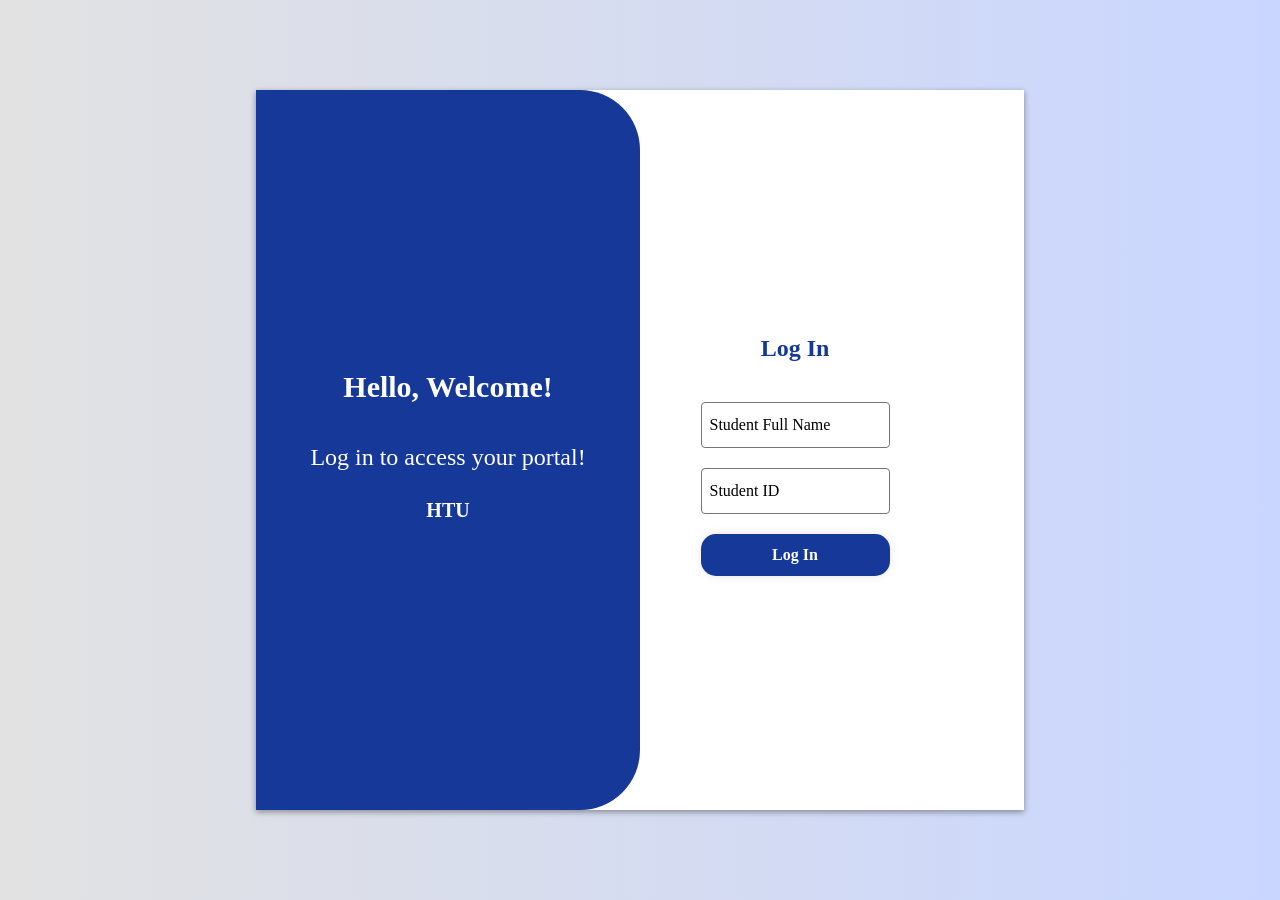
==== index.html @ 402e4465 "Initial commit: HTU Student Portal" ====
<!DOCTYPE html>
<html lang="en">
<head>
    <meta charset="UTF-8">
    <meta name="viewport" content="width=device-width, initial-scale=1.0">
    <meta name="description" content="A student portal for accessing courses, student information, and academic resources.">
    <meta name="author" content="Godswill Akaba">
    <title>HTU Student Portal | Login Page</title>

    <meta property="og:title" content="HTU Student Portal | Login Page">
    <meta property="og:url" content="">
    <meta property="og:image" content="">
    <meta property="og:description" content="A student portal for accessing courses, student information, and academic resources.">

    <link rel="icon" href="images/favicon.ico">

    <link rel="stylesheet" href="styles/small_screen.css">
    <link rel="stylesheet" href="styles/large_screen.css">

    <link href='https://unpkg.com/boxicons@2.1.4/css/boxicons.min.css' rel='stylesheet'>
    <link rel="preconnect" href="https://fonts.googleapis.com">
    <link rel="preconnect" href="https://fonts.gstatic.com" crossorigin>
    <link href="https://fonts.googleapis.com/css2?family=Poppins:wght@400;500;600&display=swap" rel="stylesheet">

    <script type="module" src="script/login.js"></script>
    <script src="script/navigation.js" defer></script>
</head>

<body class="bdy">
    <div class="login-container">
        <div class="welcome">
            <h1>Hello, Welcome!</h1>
            <p>Log in to access your portal!</p>
            <div class="school-bagde">HTU</div>
        </div>

        <form id="loginForm">
            <h2>Log In</h2>
                <div class="form">
                    <input type="text" 
                    id="studentName"
                    placeholder="Student Full Name" 
                    required>
                </div>
                <div class="form" >
                    <input type="text"
                    id="studentId"
                    placeholder="Student ID" 
                    required>
                    <!--a href="dashboard.html" class="btn">Log In</a-->
                    <button type="submit" class="btn">Log In</button>
                </div> 
                <p id="logInMessage"></p>   
        </form>

    </div>
   
</body>
</html>
---- styles/small_screen.css ----
* { 
    font-family: 'Times New Roman', Times, serif;
    margin: 0;
    padding: 0;
    box-sizing: border-box; 
}

.bdy {
    background: linear-gradient(90deg, #e2e2e2, #c9d6ff);
    min-height: 100vh;
    display: flex;
    flex-direction: column;
    justify-content: center;
    align-items: center;    
}

.login-container {
    background: #fff;
    box-shadow: 0 2px 6px rgba(9, 9, 9, 0.4);
    height: 80vh;
    width: 100%;
    overflow: hidden;
}


.welcome {
    background: #153899;
    height: 50%;
    border-radius: 0 0 60px 60px;
    display: flex;
    flex-direction: column;
    justify-content: center;
    align-items: center;
    color: #fff;
}

.welcome h1 {
    font-size: 28px;
    font-weight: 700;
    padding-bottom: 40px;
}

.welcome p {
    font-size: 16px;
    font-weight: bolder;
    padding-bottom: 20px;
}

.school-bagde {
    display: inline-block;
    /*border: 1px solid #fff;*/
    padding: 8px 30px;
    font-size: 20px;
    font-weight: 800;
}

.login {
    background: #fff;
    height: 60%;
    display: flex;
    flex-direction: column;
}

h2 {
    color: #153899;
    padding-top: 30px;
    padding-bottom: 40px;
    font-family: 20px;
    font-weight: bolder;
    text-align: center;
}

.form {
    width: 100%;
    display: flex;
    flex-direction: column;
    align-items: center;
    margin-bottom: 20px;
    
}

.form input {
    width: 90%;
    outline: none;
    padding: 13px 8px;
    border-radius: 4px;
    font-size: 16px;
    border: 1px solid #767474;
}


.form input::placeholder{
    color: black;
    font-weight: 400;
}

.btn {
    width: 90%;
    margin-top: 20px;
    padding: 12px;
    border-radius: 15px;
    background: #153899;
    box-shadow: 0 0 10px rgba(0, 0, 0, .1);
    border: none;
    color: #fff;
    font-weight: 600;
    font-size: 16px;
    cursor: pointer;
    text-align: center;
    text-decoration: none;
}

#loginForm p {
    color: #8a0000;
    text-align: center;
}

/* Dashboard Page */

/* .nav {
    background: #153899;
    display: flex;
    align-items: center;
    color: #fff;
    position: relative;
    width: 100%;
    height: auto;
}

.nav-button {
    font-size: 32px;
    background: none;
    border: none;
    color: #fff;
    padding-left: 10px;
}

.nav a.active {
    background: #fff;
    color: #03133d;
}


.hello-message p {
    font-size: 16px;
    font-weight: bolder;
    margin-left: 18px;
    padding-right: 40px;
}

.nav-logo span {
    font-size: 24px;
    font-weight: 700;
    padding: 5px 10px;
    display: block;
}
.nav-menu ul {
    margin: 0;
    padding: 0;
}

.nav-menu ul li {
    list-style: none;  
}

.nav-menu a {
    display: block;
    padding: 12px 20px;
    text-decoration: none;
    color: #153899;
    text-align: left;
    cursor: pointer;
}

.nav-menu {
    display: none;
}

.nav-menu.show {
    background: #fafafc;
    display: block;
    position: absolute;
    top: 100%;
    left: 0;
    max-width: 100%;
    box-sizing: border-box;
    z-index: 1000;
} */


.sidebar {
    position: fixed;
    top: 0;
    left: 0;
    width: 250px;
    height: 100vh;
    background-color: #153899;
    color: #ffffff;
    padding: 20px 15px;
    overflow-y: auto;
    z-index: 1000;
    transform: translateX(-100%); 
    transition: transform 0.3s ease;
 
}

.sidebar.show {
    transform: translateX(0);
}


.sidebar-header {
    margin-bottom: 30px;
    text-align: center;
}

.sidebar-header h2 {
    font-size: 28px;
    font-weight: 600;
    color: #fff;
    text-align: center;
    padding-bottom: 10px;
    padding-top: 50px;
}

.sidebar-nav ul {
    list-style: none;
    padding: 0;
    margin: 0;
}

.sidebar-nav li {
    margin-bottom: 10px;
}

.sidebar-nav a {
    display: flex;
    align-items: center;
    gap: 12px;
    padding: 12px;
    color: #ffffff;
    text-decoration: none;
    border-radius: 8px;
}

.sidebar-nav a i {
    font-size: 22px;
}

.sidebar-nav a:hover,
.sidebar-nav a.active {
    background-color: #ffffff;
    color: #153899;
}


.nav-button {
    position: fixed;
    top: 15px;
    left: 15px;
    z-index: 1001;
    font-size: 32px;
    background: #153899;
    border: none;
    color: #ffffff;
    padding: 5px 8px;
    border-radius: 5px;
    cursor: pointer;
}

.nav-button i {
    font-size: 32px;
    display: block;
    line-height: 1;
}




/*Student Bar*/
.student-bar {
    background: #fff;
    border-radius: 5px;
}


.student-info {
    display: flex;
    flex-direction: column;
    justify-content: center;
    padding-left: 20px;
    background: #1a4fba;
    margin: 5px 10px;
    border-radius: 10px;
    padding: 20px 30px;
    color: #fff;
    gap: 20px;
    max-width: 95%;
    /*overflow-x: hidden;*/
}

.student-info h1 {
    font-size: 28px;
    text-align: right;
}

.student-info p {
    font-size: 16px;
    line-height: 1.4;
}

.register {
    display: inline-block;
    text-decoration: none;
    background: #f4f7fb;
    color: black;
    padding: 10px 30px; 
    margin: 10px 0;
    border-radius: 30px;
    cursor: pointer;
}

.register:hover {
    color: #fff;
    background: #6892e4;
}

/************************************************************/
.dashboard-layout {
    max-width: 95%;   
    margin: 20px auto;
}

.student-profile {
    display: flex;
    flex-direction: column;
    justify-content: center;
    background: #f4f7fb;
    border-radius: 10px;
    gap: 20px;
    text-align: center;
    padding: 30px;
    margin: 20px;
    box-sizing: border-box;
}

.student-photo img {
    max-width: 150px;
    border-radius: 50%;   
}

.student-photo p{
    text-align: center;
}

.line {
    border: none;
    height: 2px;
    background: linear-gradient(to right, #7f9ae3, #9fb3ef);
    margin: 5px 0;
    border-radius: 5px;
}

.student-photo p {
    font-size: 16px;
    font-weight: bold;
    color: rgb(86, 85, 85);
    font-family: 'Segoe UI', Tahoma, Geneva, Verdana, sans-serif;
}

.student-photo p span {
    font-size: 18px;
    color: black;
    font-weight: 800;
    font-family: 'Segoe UI', Tahoma, Geneva, Verdana, sans-serif;
}

.student-details-card p{
    font-size: 16px;
    font-weight: bold;
    font-family: 'Segoe UI', Tahoma, Geneva, Verdana, sans-serif;
    color: rgb(86, 85, 85);
}

/* Dashboard Cards */
.dashboard-cards {
    display: flex;
    flex-direction: column;
    justify-content: center;
    align-items: center;
    background-color: #f4f7fb;
    border-radius: 5px;
    margin: 5px 10px;
    overflow: hidden;
    padding: 10px 10px;
    row-gap: 30px;
    
}
.dashboard-card {
    background: #fff;
    border-radius: 5px;
    display: flex;
    flex-direction: column;
    padding: 20px 20px;
    width: 100%;
    height: auto;
    box-shadow: 0 4px 10px rgba(0, 0, 0, 0.1);
}

.dashboard-card h2 {
    font-family:'Times New Roman', Times, serif;/*'Segoe UI', Tahoma, Geneva, Verdana, sans-serif;*/
    padding-bottom: 15px;
    padding-top: 5px;
    font-size: 18px;

}

.dashboard-card p {
    font-family: 'Segoe UI', Tahoma, Geneva, Verdana, sans-serif;
    font-size: 16px;
}

.assignment-item {
    display: flex;
    flex-direction: column;
    align-items: flex-start;
    gap: 8px;
    text-align: left;
}

.assignment-header {
    display: flex;
    justify-content: space-between;
    align-items: flex-start;
    width: 100%;
}

.assignment-status {
    background-color: #fff3d6;
    color: #946200;
    padding: 5px 10px;
    border-radius: 10px;
    font-size: 0.8rem;
    font-weight: 600;
    white-space: nowrap;
}

.view-assignment-btn {
    align-self: flex-end;
    border: none;
    background: #153899;
    color: #fff;
    padding: 10px 10px;
    font-weight: 600;
    border-radius: 10px;
    cursor: pointer;
}
.view-assignment-btn:hover {
    background: #102b75;
}


#assignmentModal {
    position: fixed;
    inset: 0;
    margin: auto;
    width: 90%;
    max-width: 650px;
    max-height: 90vh;
    padding: 5px 10px;
    border: none;
    border-radius: 16px;
    background-color: #ffffff;
    color: #202938;
    box-shadow: 0 15px 40px rgba(0, 0, 0, 0.2);
    overflow: auto;
}

#assignmentModal::backdrop {
    background-color: rgba(15, 23, 42, 0.6);
    backdrop-filter: blur(3px);
}

.assignment-modal-content {
    padding: 18px;
}

#closeAssignmentModal {
    display: block;
    margin-left: auto;
    width: 40px;
    height: 40px;
    border: none;
    border-radius: 6px;
    background-color: red;
    color: #fff;
    font-size: 2rem;
    font-weight: 800;
    cursor: pointer;
    transition: background-color 0.2s ease;
}

#closeAssignmentModal:hover {
    background-color: #e2e8f0;
}

/* Assignment Title */
#modalAssignmentTitle {
    margin: 12px 0;
    color: #153899;
    font-size: 1.5rem;
    line-height: 1.4;
}

#modalAssignmentDueDate {
    margin: 16px 0;
    color: #da085c;
    font-size: 0.9rem;
    font-weight: 600;
}

/* Submission Note */
.assignmentNote {
    margin: 20px 0;
    padding: 14px 16px;
    background-color: #eff6ff;
    border-left: 4px solid #153899;
    border-radius: 6px;
    color: #334155;
    font-size: 0.9rem;
    line-height: 1.6;
}

/* Mark as Done Button */
#markAsDone {
    width: 100%;
    padding: 13px 18px;
    border: none;
    border-radius: 8px;
    background-color: #153899;
    color: #ffffff;
    font-size: 1rem;
    font-weight: 600;
    cursor: pointer;
    transition: background-color 0.2s ease;
}

#markAsDone:hover {
    background-color: #102b75;
}


#modalAssignmentDescription {
    white-space: pre-line;
    line-height: 1.7;
    text-align: left;
}


/* Register Page */

.course-table-container {
    display: flex;
    flex-direction: column;
    justify-content: center;
    align-items: center;
    background: #f4f7fb;
    border-radius: 10px;
    width: 95%;
    padding-bottom: 30px;
    margin: 0 auto;
}


.course-table {
    width: 90%;
    border-collapse: collapse;
    margin: 20px auto;
    background-color: #fff;
}

.course-table thead {
    background-color: #153899;
    color: #fff;
}

.course-table th {
    padding: 14px 16px;
    text-align: left;
    font-weight: 600;
}

.course-table td {
    padding: 14px 16px;
    border-bottom: 1px solid #e2e6ef;
    text-align: left;
    color: #333;
}

#registerAllCourses {
    background-color: #153899;
    border-radius: 10px;
    border: none;
    color: #fff;
    font-weight: 600;
    padding: 10px 5px;
    cursor: pointer;
    width: 90%;
    align-self: center;

}

#registerAllCourses:hover {
    background: #102b75;
}

#registrationMessage {
    text-align: center;
    /*color: #1c5f20;
    color: #153899;*/
    margin: 30px;
    background: #ffffff;
    padding: 20px 30px;
    border-radius: 10px;
}
#registrationMessage:empty {
    display: none;
}

/*courses Page */


/* Container for all courses */
#courses-table {
    width: 90%;
    margin: 20px auto;
}

/* Individual course card */
.course-card {
    margin-bottom: 24px;
    background-color: #fff;
    /* border-radius: 12px; */
    box-shadow: 0 0 10px rgba(9, 2, 2, 0.301);
    overflow: hidden;
}

/* Course heading */
.course-main-row {
    background-color: #153899;
    color: #fff;
    padding: 18px 20px;
}

.course-main-row h3 {
    margin: 0 0 8px;
}

.course-main-row p {
    margin: 0;
}

/* Description, outcomes, and milestones */
.course-detail-row {
    padding: 16px 20px;
    background-color: #f8f9fc;
    color: #333;
    line-height: 1.6;
    border-bottom: 1px solid #e5e7eb;
}

.course-detail-row h4 {
    margin: 0 0 8px;
}

.course-detail-row p,
.course-detail-row ul {
    margin-top: 0;
    margin-bottom: 0;
}

.course-detail-row ul {
    padding-left: 22px;
}

/* Remove the line below the final section */
.course-detail-row:last-child {
    border-bottom: none;
}


/*Result Page*/
.result-container {
    min-width: 0;
    /* padding: 20px; */
    margin: 15px 15px;
    background-color: #f0f4fd;
    box-shadow: 0 2px 8px rgba(0, 0, 0, 0.08);
}
/* .result-heading {
    background: #1a4fba;
    width: 100%;
    border-radius: 20px;
} */


.result-heading h3 {
    padding: 10px 20px;
    margin-bottom: 20px;
    color: #153899;
    font-size: 1.2rem;

}

.result-heading-content {
    display: grid;
    grid-template-columns: repeat(2, minmax(0, 1fr));
    gap: 15px;
    /* background: #f0f4fd; */
    padding: 10px 15px;
    padding-bottom: 30px;
    
}


.gpa-card {
    display: flex;
    align-items: center;
    gap: 20px;
    min-width: 0;
    padding: 18px 14px;
    background-color: #fff;
    border-radius: 8px;
    box-shadow: 0 0 10px rgb(174, 205, 237) ;
}

.gpa-card > i {
    font-size: 18px;
    color: #fff;
    flex-shrink: 0;
    background: #1a4fba;
    padding: 7px;
    border-radius: 7px;
    
}

.gpa-card-info {
    display: flex;
    flex-direction: column;
    gap: 8px;
    min-width: 0;
}

.gpa-card-info h4 {
    margin: 0;
    color: #555555;
    font-size: 18px;
    font-weight: 600;
}

.gpa-card-info p {
    margin: 0;
    color: #153899;
    font-size: 16px;
    font-weight: 700;
}


/* Results Table */
.result-table-container {
    width: 100%;
    margin-top: 25px;
    overflow-x: auto;
    border-radius: 8px;
}

.result-table {
    width: 100%;
    min-width: 600px;
    border-collapse: collapse;
    background-color: #ffffff;
}

.result-table th,
.result-table td {
    padding: 14px 12px;
    text-align: left;
    border-bottom: 1px solid #e5e7eb;
    font-size: 0.9rem;
}

.result-table thead {
    background-color: #153899;
    color: #ffffff;
}

.result-table thead th {
    font-weight: 600;
    white-space: nowrap;
}

.result-table tbody tr:nth-child(even) {
    background-color: #f4f6fc;
}

.result-table tbody tr:hover {
    background-color: #e8edff;
}

.result-table tfoot {
    background-color: #eef1fb;
    color: #153899;
    font-weight: 700;
}

.result-table tfoot th,
.result-table tfoot td {
    border-top: 2px solid #153899;
    border-bottom: none;
}



/* Finance Card////////////////////////////////////////////////////////////////////////////////////////////// */
.dashboard-card .card-info {
    display: flex;
    flex-direction: column;
    gap: 14px;
}

.dashboard-card .card-info p {
    display: flex;
    justify-content: space-between;
    align-items: center;
    gap: 12px;
    margin: 0;
    padding-bottom: 10px;
    border-bottom: 1px solid #e5e7eb;
    /* color: #153899; */
    font-size: 0.9rem;
    font-weight: 600;
}

.dashboard-card .card-info p span:first-child {
    color: #555555;
    font-weight: 500;
}



/* Amount Paid */
.dashboard-card .card-info .amount-paid span:last-child {
    color: #153899;
}

/* Outstanding Balance */
.dashboard-card .card-info .fee-balance {
    padding: 10px;
    background-color: #fee1e1;
    border-radius: 6px;
    border-bottom: none;
}

.dashboard-card .card-info .fee-balance span {
    color: #6a1010;
}


/* Amount Paid */
.dashboard-card .card-info .amount-paid {
    padding: 10px;
    background-color: #e0eaff;
    border-radius: 6px;
    border-bottom: none;
}
/* //////////////////////////////////////////////////////////////////When i click finance on the dashboard */
#finance {
    scroll-margin-top: 20px;
    transition: background-color 0.3s ease,
                box-shadow 0.3s ease;
}

#finance:target {
    box-shadow: 0 0 10px #153899;
}

/* Today's Classes */
#todaysClasses {
    display: flex;
    flex-direction: column;
    gap: 15px;
}

#todaysClasses > p:first-child {
    color: #153899;
    font-weight: 600;
    font-size: 1rem;
}

.class-item {
    padding: 12px;
    background-color: #f5f7ff;
    border-radius: 6px;
    display: flex;
    flex-direction: column;
    gap: 8px;
}

.class-item p {
    margin: 0;
    font-size: 0.9rem;
}

.class-item p:first-child {
    color: #153899;
    font-weight: 600;
}

.class-item p:nth-child(2) {
    color: #333;
}

.class-item p:nth-child(3) {
    color: #3d3d3d;
}

/* Click Timetable */
#todaysClass {
    scroll-margin-top: 20px;
    transition: background-color 0.3s ease,
                box-shadow 0.3s ease;
}

#todaysClass:target {
    box-shadow: 0 0 10px #153899;
}


/* Click Assignment */
#assignment {
    scroll-margin-top: 20px;
    transition: background-color 0.3s ease,
                box-shadow 0.3s ease;
}

#assignment:target {
    box-shadow: 0 0 10px #153899;
}


/* Announcements */
#announcements {
    display: flex;
    flex-direction: column;
    gap: 12px;
}

.announcement-item {
    padding: 15px;
    background-color: #fee1e1;
    border-radius: 6px;
    display: flex;
    flex-direction: column;
    gap: 10px;
}

.announcement-item h4 {
    margin: 0;
    color: #6a1010;
    font-size: 1rem;
}

 
.dashboard-card .card-info .announcement-item p{
    text-align: left;
    line-height: 1.5;
    color: #333;
}

.announcement-details {
    display: flex;
    justify-content: space-between;
    align-items: center;
    font-size: 0.8rem;
    color: #6a1010;
    padding-top: 10px;
}

/* Important announcements */
.announcement-item.important {
    background-color: #fff7ed;
    border-left-color: #ea580c;
}

.announcement-item.important h4 {
    color: #c2410c;
}

#announcement {
    scroll-margin-top: 20px;
    transition: background-color 0.3s ease,
                box-shadow 0.3s ease;
}

#announcement:target {
    box-shadow: 0 0 10px #153899;
}
---- styles/large_screen.css ----
/* {
    font-family: "popins", sans-serif;
}

.nav {
    display: flex;
    justify-content: space-around;
    align-items: center;
}

.nav-button {
    display: none;
}

.nav-menu ul {
    display: flex;
    justify-content: flex-end;
    align-items: center;
    gap: 60px;
}

.nav-menu ul li {
    list-style: none;
}

.nav-menu ul li a {
    text-decoration: none;
}

.nav-menu ul li a:hover {
    color: blue;
    cursor: pointer;
}


/* Log in page*/

/*
.bdy {
    display: flex;
    justify-content: center;
    align-items: center;
    min-height: 100vh;
    background: linear-gradient(90deg, #e2e2e2, #c9d6ff);
}

.log-in-container {
    position: relative;
    height: 500px;
    width: 850px;
    background: #fff;
    border-radius: 30px;
    box-shadow: 0.0 30px rgba(0, 0, 0, .2);
    overflow: hidden;
}

.log-in-upper {
    position: absolute;
    right: 0;
    width: 50%;
    height: 100%;
    background: #fff;
    display: flex;
    align-items: center;
    color: #333;
    text-align: center; 
    z-index: 1;
}

form {
    width: 100%;
}

.log-in-upper h1 {
    font-size: 36px;
    margin: 10px 0;
}

.log-in-action {
    position: relative;
    margin: 36px 0;
}

.log-in-action input {
    width: 90%;
    padding: 13px;
    background: #eee;
    border-radius: 8px;
    border: none;
    outline: none;
    font-size: 16px;
    color: #333;
    font-weight: 500;
}

.log-in-action input::placeholder {
    color: #888;
    font-weight: 400;
}

.log-in-action i {
    position: absolute;
    right: 20px;
    top: 30%;
    transform: translate(-50%);
    font-size: 20px;
    color: #888;
}

.btn {
    height: 48px;
    width: 95%;
    background: #7494ec;
    border-radius: 8px;
    box-shadow: 0 0 10px rgba(0, 0, 0, .1);
    border: none;
    cursor: pointer;
    font-size: 16px;
    color: #fff;
    font-weight: 600;
}

.toggle-box {
    position: absolute;
    height: 100%;
    width: 100%;
}

.toggle-box::before {
    content: "";
    position: absolute;
    left: -250%;
    width: 300%;
    height: 100%;
    background: #7494ec;
    border-radius: 150px;
    z-index: 2;
}

.toggle-panel {
    position: absolute;
    width: 50%;
    height: 100%;
    color: #fff;
    display: flex;
    flex-direction: column;
    justify-content: center;
    align-items: center;
    z-index: 2;
}

.toggle-panel p {
    margin: 20px;
}*/



@media screen and (min-width: 1024px) {
    .bdy {
        display: flex;
        justify-content: center;
        align-items: center;
        margin: 0;
        height: 100vh;
    }

    .login-container {
        display: flex;
        justify-content: flex-start;
        align-items: center;
        height: 80vh;
        width: 60%;
        gap: 50px;
    }

    .welcome {
        background-color: #153899;
        height: 100%;
        width: 50%;
        border-radius: 0 60px 60px 0;
        align-self: flex-start; 
    }

    .welcome h1 {
        font-size: 30px;
    }

    .welcome p {
        font-size: 24px;
        font-weight: 400;
    }



    .login {
        display: flex;
        flex-direction: column;
        justify-content: center;
        align-items: center;
    }

    /* Dashboard Page */

    /* .nav-button  {
        display: none;
    }

    .nav-menu {
        margin-left: auto;
        display: flex;
        height: 15vh;
        align-items: center;
    }

    .nav-menu ul {
        display: flex;
    }

    .nav-menu ul a {
        color: #fff;
        font-size: 20px;
    }

    .nav-menu ul a:hover {
        color: #ffd166;
    } */

    
    .sidebar {
        position: fixed;
        top: 0;
        left: 0;
        width: 250px;
        height: 100vh;
        background-color: #153899;
        color: #ffffff;
        padding: 20px 15px;
        overflow-y: auto;
        transform: translateX(0);
        box-sizing: border-box;
    }

    .sidebar-nav li {
        margin-bottom: 1px;
    }

    .sidebar-header h2 {
        color: #fff;
        text-align: left;
        padding-top: 20px;
    }


    .nav-button {
        display: none;
    }

    main {
        margin-left: 260px;
    }

    .student-info h1 {
        font-size: 28px;
        text-align: left;
    }

    .hello-message p {
        font-size: 24px;
        font-weight: 200;
    }

    .student-info p {
        font-size: 18px;
    }

    

    /* dashboard*/

    .dashboard-layout {
        display: grid;
        grid-template-columns: 30% 1fr;
        gap: 5px;
        align-items: start;
    }


    .student-profile {
        width: 100%;
        margin-left: 0;
        }

    .dashboard-cards {
        display: grid;
        grid-template-columns: repeat(2, minmax(0, 1fr));
        gap: 20px;
        width: auto;
        min-width: 0;
        align-items: stretch;
    }

    #assignmentModal {
        width: 95%;
        max-width: 80%;
        max-height: 95vh;
        border-radius: 0;
    }

    .assignment-modal-content {
        padding: 18px;
    }

    #modalAssignmentTitle {
        font-size: 1.25rem;
    }

    #modalAssignmentDescription {
        padding: 14px;
        font-size: 0.9rem;
    }

    /* Result Page */

    .gpa-card-info h4 {
        font-size: 16px;
        font-weight: 500;
    }
    .result-heading-content {
        grid-template-columns: repeat(4, minmax(0, 1fr));
    }

    


    
}
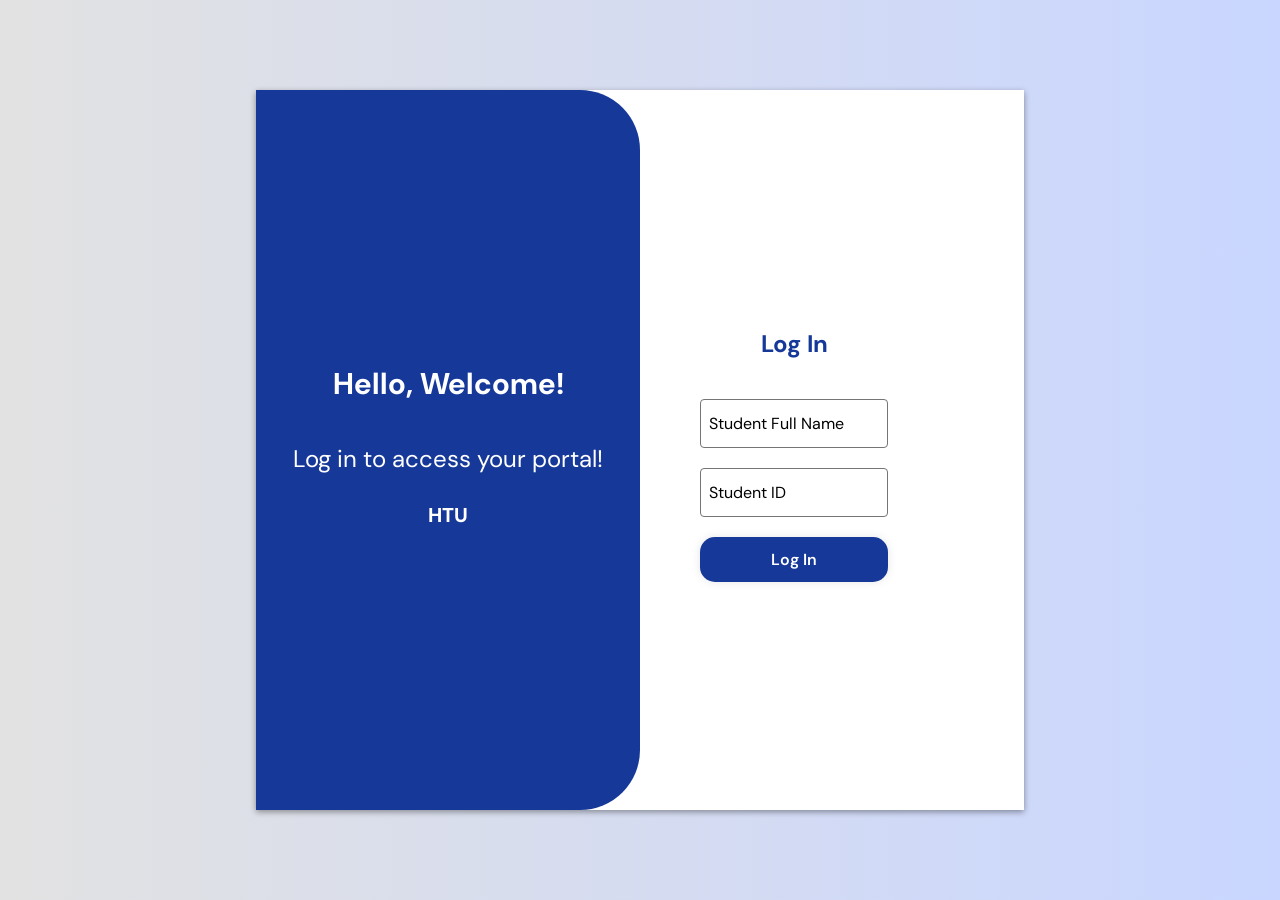
==== commit bb84e69d: "updates" ====
--- a/index.html
+++ b/index.html
@@ -20,8 +20,8 @@
     <link href='https://unpkg.com/boxicons@2.1.4/css/boxicons.min.css' rel='stylesheet'>
     <link rel="preconnect" href="https://fonts.googleapis.com">
     <link rel="preconnect" href="https://fonts.gstatic.com" crossorigin>
-    <link href="https://fonts.googleapis.com/css2?family=Poppins:wght@400;500;600&display=swap" rel="stylesheet">
-
+    <link href="https://fonts.googleapis.com/css2?family=DM+Sans:wght@300;400;500;600;700;800&display=swap" rel="stylesheet">
+    
     <script type="module" src="script/login.js"></script>
     <script src="script/navigation.js" defer></script>
 </head>
@@ -47,7 +47,6 @@
                     id="studentId"
                     placeholder="Student ID" 
                     required>
-                    <!--a href="dashboard.html" class="btn">Log In</a-->
                     <button type="submit" class="btn">Log In</button>
                 </div> 
                 <p id="logInMessage"></p>   
--- a/styles/small_screen.css
+++ b/styles/small_screen.css
@@ -1,9 +1,15 @@
 * { 
-    font-family: 'Times New Roman', Times, serif;
+    
+    font-family: 'DM Sans', sans-serif;
     margin: 0;
     padding: 0;
     box-sizing: border-box; 
 }
+html {
+    -webkit-text-size-adjust: 100%;
+}
+
+
 
 .bdy {
     background: linear-gradient(90deg, #e2e2e2, #c9d6ff);
@@ -18,7 +24,7 @@
     background: #fff;
     box-shadow: 0 2px 6px rgba(9, 9, 9, 0.4);
     height: 80vh;
-    width: 100%;
+    width: 90%;
     overflow: hidden;
 }
 
@@ -65,7 +71,6 @@
     color: #153899;
     padding-top: 30px;
     padding-bottom: 40px;
-    font-family: 20px;
     font-weight: bolder;
     text-align: center;
 }
@@ -115,77 +120,6 @@
     text-align: center;
 }
 
-/* Dashboard Page */
-
-/* .nav {
-    background: #153899;
-    display: flex;
-    align-items: center;
-    color: #fff;
-    position: relative;
-    width: 100%;
-    height: auto;
-}
-
-.nav-button {
-    font-size: 32px;
-    background: none;
-    border: none;
-    color: #fff;
-    padding-left: 10px;
-}
-
-.nav a.active {
-    background: #fff;
-    color: #03133d;
-}
-
-
-.hello-message p {
-    font-size: 16px;
-    font-weight: bolder;
-    margin-left: 18px;
-    padding-right: 40px;
-}
-
-.nav-logo span {
-    font-size: 24px;
-    font-weight: 700;
-    padding: 5px 10px;
-    display: block;
-}
-.nav-menu ul {
-    margin: 0;
-    padding: 0;
-}
-
-.nav-menu ul li {
-    list-style: none;  
-}
-
-.nav-menu a {
-    display: block;
-    padding: 12px 20px;
-    text-decoration: none;
-    color: #153899;
-    text-align: left;
-    cursor: pointer;
-}
-
-.nav-menu {
-    display: none;
-}
-
-.nav-menu.show {
-    background: #fafafc;
-    display: block;
-    position: absolute;
-    top: 100%;
-    left: 0;
-    max-width: 100%;
-    box-sizing: border-box;
-    z-index: 1000;
-} */
 
 
 .sidebar {
@@ -300,12 +234,12 @@
 }
 
 .student-info h1 {
-    font-size: 28px;
+    font-size: 20px;
     text-align: right;
 }
 
 .student-info p {
-    font-size: 16px;
+    font-size: 18px;
     line-height: 1.4;
 }
 
@@ -362,24 +296,22 @@
 }
 
 .student-photo p {
-    font-size: 16px;
-    font-weight: bold;
-    color: rgb(86, 85, 85);
-    font-family: 'Segoe UI', Tahoma, Geneva, Verdana, sans-serif;
+    font-size: 18px;
+    font-weight: 400;
+    color: #333;
 }
 
 .student-photo p span {
     font-size: 18px;
     color: black;
-    font-weight: 800;
-    font-family: 'Segoe UI', Tahoma, Geneva, Verdana, sans-serif;
+    font-weight: 800; 
 }
 
 .student-details-card p{
-    font-size: 16px;
-    font-weight: bold;
-    font-family: 'Segoe UI', Tahoma, Geneva, Verdana, sans-serif;
-    color: rgb(86, 85, 85);
+    font-size: 18px;
+    font-weight: 400;
+    
+    color: #333;
 }
 
 /* Dashboard Cards */
@@ -408,15 +340,18 @@
 }
 
 .dashboard-card h2 {
-    font-family:'Times New Roman', Times, serif;/*'Segoe UI', Tahoma, Geneva, Verdana, sans-serif;*/
     padding-bottom: 15px;
     padding-top: 5px;
-    font-size: 18px;
+    font-size: 16px;
+    background: #153899;
+    color: #fff;
+    margin-bottom: 20px;
+    border-radius: 5px;
+
 
 }
 
 .dashboard-card p {
-    font-family: 'Segoe UI', Tahoma, Geneva, Verdana, sans-serif;
     font-size: 16px;
 }
 
@@ -726,12 +661,12 @@
 .gpa-card {
     display: flex;
     align-items: center;
-    gap: 20px;
+    gap: 10px;
     min-width: 0;
     padding: 18px 14px;
     background-color: #fff;
     border-radius: 8px;
-    box-shadow: 0 0 10px rgb(174, 205, 237) ;
+    box-shadow: 0 0 10px rgb(174, 205, 237);
 }
 
 .gpa-card > i {
@@ -821,7 +756,23 @@
 
 
 
-/* Finance Card////////////////////////////////////////////////////////////////////////////////////////////// */
+/* Finance Card */
+.dashboard-card .card-info a {
+    text-decoration: none;
+    background: #153899;
+    padding: 10px;
+    color: #fff;
+    text-align: center;
+    max-width: 70%;
+    align-self: center;
+    border-radius: 10px;
+    cursor: pointer;
+}
+
+.dashboard-card .card-info a:hover {
+    background: #102b75
+}
+
 .dashboard-card .card-info {
     display: flex;
     flex-direction: column;
--- a/styles/large_screen.css
+++ b/styles/large_screen.css
@@ -1,159 +1,3 @@
-/* {
-    font-family: "popins", sans-serif;
-}
-
-.nav {
-    display: flex;
-    justify-content: space-around;
-    align-items: center;
-}
-
-.nav-button {
-    display: none;
-}
-
-.nav-menu ul {
-    display: flex;
-    justify-content: flex-end;
-    align-items: center;
-    gap: 60px;
-}
-
-.nav-menu ul li {
-    list-style: none;
-}
-
-.nav-menu ul li a {
-    text-decoration: none;
-}
-
-.nav-menu ul li a:hover {
-    color: blue;
-    cursor: pointer;
-}
-
-
-/* Log in page*/
-
-/*
-.bdy {
-    display: flex;
-    justify-content: center;
-    align-items: center;
-    min-height: 100vh;
-    background: linear-gradient(90deg, #e2e2e2, #c9d6ff);
-}
-
-.log-in-container {
-    position: relative;
-    height: 500px;
-    width: 850px;
-    background: #fff;
-    border-radius: 30px;
-    box-shadow: 0.0 30px rgba(0, 0, 0, .2);
-    overflow: hidden;
-}
-
-.log-in-upper {
-    position: absolute;
-    right: 0;
-    width: 50%;
-    height: 100%;
-    background: #fff;
-    display: flex;
-    align-items: center;
-    color: #333;
-    text-align: center; 
-    z-index: 1;
-}
-
-form {
-    width: 100%;
-}
-
-.log-in-upper h1 {
-    font-size: 36px;
-    margin: 10px 0;
-}
-
-.log-in-action {
-    position: relative;
-    margin: 36px 0;
-}
-
-.log-in-action input {
-    width: 90%;
-    padding: 13px;
-    background: #eee;
-    border-radius: 8px;
-    border: none;
-    outline: none;
-    font-size: 16px;
-    color: #333;
-    font-weight: 500;
-}
-
-.log-in-action input::placeholder {
-    color: #888;
-    font-weight: 400;
-}
-
-.log-in-action i {
-    position: absolute;
-    right: 20px;
-    top: 30%;
-    transform: translate(-50%);
-    font-size: 20px;
-    color: #888;
-}
-
-.btn {
-    height: 48px;
-    width: 95%;
-    background: #7494ec;
-    border-radius: 8px;
-    box-shadow: 0 0 10px rgba(0, 0, 0, .1);
-    border: none;
-    cursor: pointer;
-    font-size: 16px;
-    color: #fff;
-    font-weight: 600;
-}
-
-.toggle-box {
-    position: absolute;
-    height: 100%;
-    width: 100%;
-}
-
-.toggle-box::before {
-    content: "";
-    position: absolute;
-    left: -250%;
-    width: 300%;
-    height: 100%;
-    background: #7494ec;
-    border-radius: 150px;
-    z-index: 2;
-}
-
-.toggle-panel {
-    position: absolute;
-    width: 50%;
-    height: 100%;
-    color: #fff;
-    display: flex;
-    flex-direction: column;
-    justify-content: center;
-    align-items: center;
-    z-index: 2;
-}
-
-.toggle-panel p {
-    margin: 20px;
-}*/
-
-
 
 @media screen and (min-width: 1024px) {
     .bdy {
@@ -198,32 +42,6 @@
         justify-content: center;
         align-items: center;
     }
-
-    /* Dashboard Page */
-
-    /* .nav-button  {
-        display: none;
-    }
-
-    .nav-menu {
-        margin-left: auto;
-        display: flex;
-        height: 15vh;
-        align-items: center;
-    }
-
-    .nav-menu ul {
-        display: flex;
-    }
-
-    .nav-menu ul a {
-        color: #fff;
-        font-size: 20px;
-    }
-
-    .nav-menu ul a:hover {
-        color: #ffd166;
-    } */
 
     
     .sidebar {
